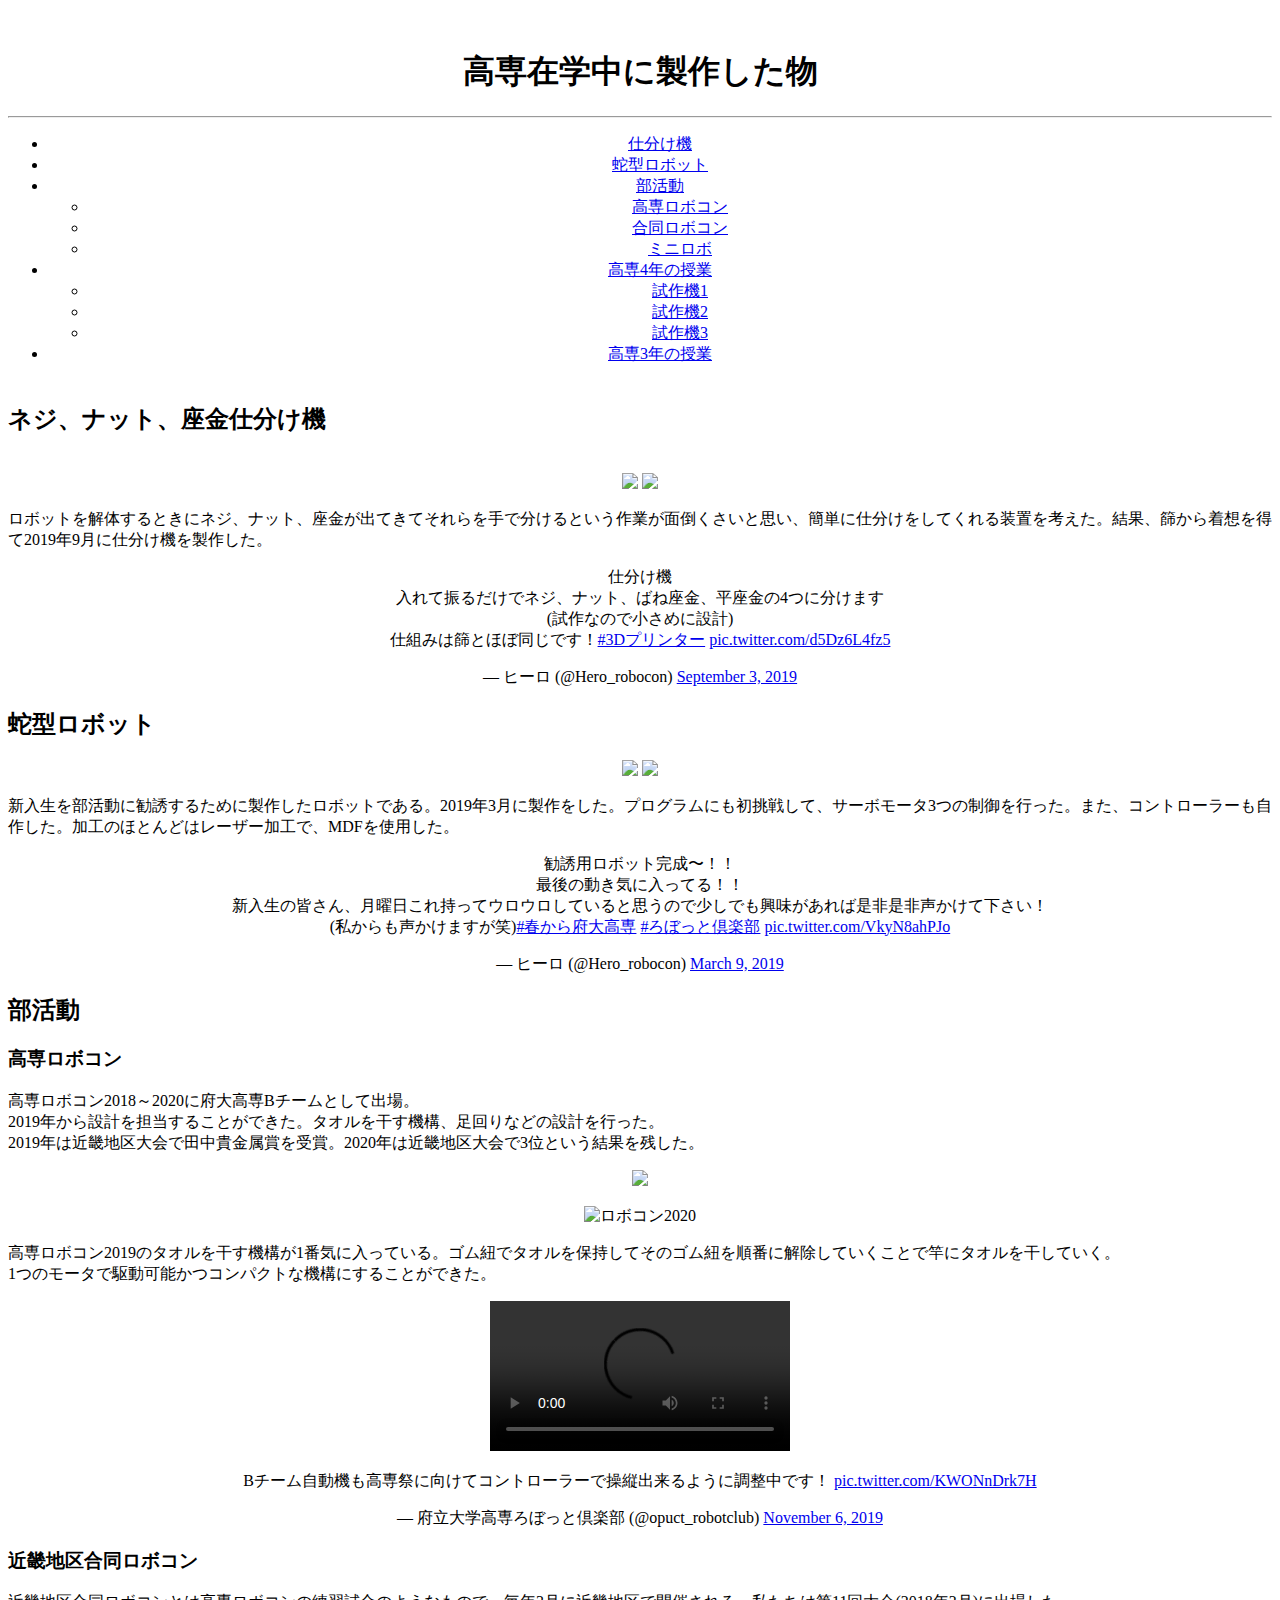
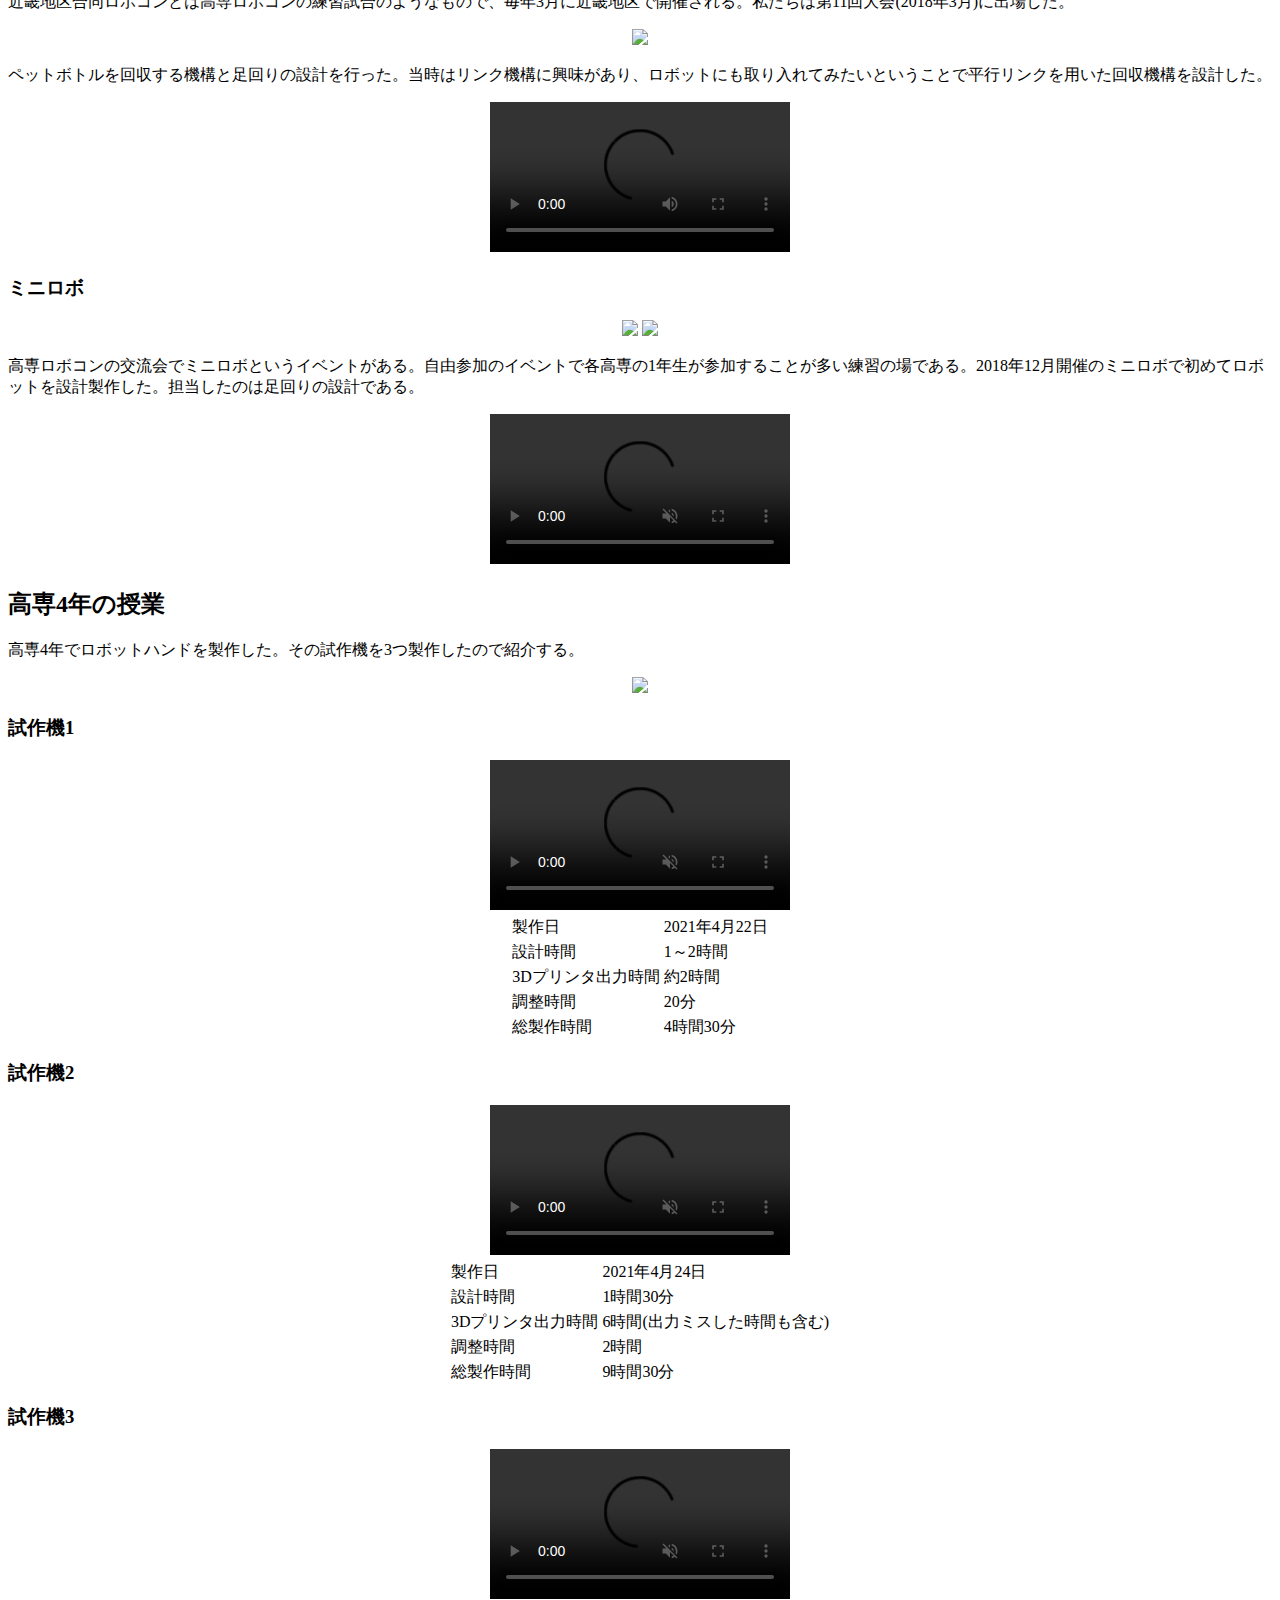
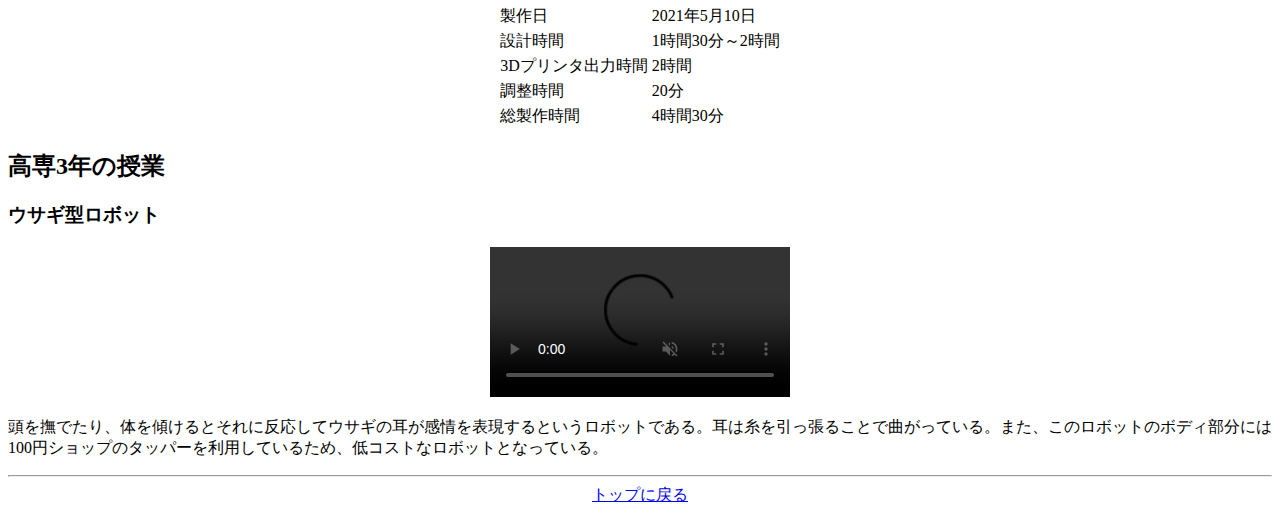
==== index.html @ 97729cd5 "Create index.html" ====
<!DOCTYPE html>
<html lang=”ja”>
<head>
    <meta charset="UTF-8">
    <title>ヒーロのポートフォリオ</title>

　　<link rel="stylesheet" href="css/hero_pf.css">
</head>
<body>
<center>
<h1 id="topback">高専在学中に製作した物 </h1><hr>
<ul class="menu">

<li><a href="#siwake">仕分け機</a></li>
<li><a href="#hebi">蛇型ロボット</a></li>
    <li class="menu__single">
        <a href="#club" class="init-bottom">部活動</a>
        <ul class="menu__second-level">
            <li><a href="#kousen">高専ロボコン</a></li>
            <li><a href="#goudou">合同ロボコン</a></li>
            <li><a href="#mini">ミニロボ</a></li>
        </ul>
    </li>
    <li class="menu__single">
        <a href="#four" class="init-bottom">高専4年の授業</a>
        <ul class="menu__second-level">
            <li><a href="#sisakuki1">試作機1</a></li>
            <li><a href="#sisakuki2">試作機2</a></li>
            <li><a href="#sisakuki3">試作機3</a></li>
</ul>
<li><a href="#three">高専3年の授業</a></li><br>
</center>

<h2 id="siwake">ネジ、ナット、座金仕分け機</h2><br>
<center>
<img src="imgaes/siwake1.jpg"> <img src="imgaes/siwake2.jpg">
</center>
<p>ロボットを解体するときにネジ、ナット、座金が出てきてそれらを手で分けるという作業が面倒くさいと思い、簡単に仕分けをしてくれる装置を考えた。結果、篩から着想を得て2019年9月に仕分け機を製作した。</p>
<center>
<blockquote class="twitter-tweet"><p lang="ja" dir="ltr">仕分け機<br>入れて振るだけでネジ、ナット、ばね座金、平座金の4つに分けます<br>(試作なので小さめに設計)<br>仕組みは篩とほぼ同じです！<a href="https://twitter.com/hashtag/3D%E3%83%97%E3%83%AA%E3%83%B3%E3%82%BF%E3%83%BC?src=hash&amp;ref_src=twsrc%5Etfw">#3Dプリンター</a> <a href="https://t.co/d5Dz6L4fz5">pic.twitter.com/d5Dz6L4fz5</a></p>&mdash; ヒーロ (@Hero_robocon) <a href="https://twitter.com/Hero_robocon/status/1168857681752281088?ref_src=twsrc%5Etfw">September 3, 2019</a></blockquote> <script async src="https://platform.twitter.com/widgets.js" charset="utf-8"></script>
</center>

<h2 id="hebi">蛇型ロボット</h2>
<center>
<img src="imgaes/snake1.jpg"> <img src="imgaes/snake2.jpg">
</center>
<p>新入生を部活動に勧誘するために製作したロボットである。2019年3月に製作をした。プログラムにも初挑戦して、サーボモータ3つの制御を行った。また、コントローラーも自作した。加工のほとんどはレーザー加工で、MDFを使用した。</p>
<center>
<blockquote class="twitter-tweet"><p lang="ja" dir="ltr">勧誘用ロボット完成〜！！<br>最後の動き気に入ってる！！<br>新入生の皆さん、月曜日これ持ってウロウロしていると思うので少しでも興味があれば是非是非声かけて下さい！<br>(私からも声かけますが笑)<a href="https://twitter.com/hashtag/%E6%98%A5%E3%81%8B%E3%82%89%E5%BA%9C%E5%A4%A7%E9%AB%98%E5%B0%82?src=hash&amp;ref_src=twsrc%5Etfw">#春から府大高専</a> <a href="https://twitter.com/hashtag/%E3%82%8D%E3%81%BC%E3%81%A3%E3%81%A8%E5%80%B6%E6%A5%BD%E9%83%A8?src=hash&amp;ref_src=twsrc%5Etfw">#ろぼっと倶楽部</a> <a href="https://t.co/VkyN8ahPJo">pic.twitter.com/VkyN8ahPJo</a></p>&mdash; ヒーロ (@Hero_robocon) <a href="https://twitter.com/Hero_robocon/status/1104333167907860480?ref_src=twsrc%5Etfw">March 9, 2019</a></blockquote> <script async src="https://platform.twitter.com/widgets.js" charset="utf-8"></script>
</center>

<h2 id="club">部活動<br></h2>
<h3 id="kousen">高専ロボコン</h3>
<p>高専ロボコン2018～2020に府大高専Bチームとして出場。<br>
2019年から設計を担当することができた。タオルを干す機構、足回りなどの設計を行った。<br>
2019年は近畿地区大会で田中貴金属賞を受賞。2020年は近畿地区大会で3位という結果を残した。
</p>
<center>
<p class="tate">
<img src="imgaes/robokon1.jpg"></a><p/> <img src="imgaes/robokon2.jpg" alt="ロボコン2020"><br>
</center>
<p>
高専ロボコン2019のタオルを干す機構が1番気に入っている。ゴム紐でタオルを保持してそのゴム紐を順番に解除していくことで竿にタオルを干していく。<br>
1つのモータで駆動可能かつコンパクトな機構にすることができた。
</p>
<center>
<video src="movies/robokon1.mp4" controls autoplay playsinline loop></video><br>
</center>
<center>
<blockquote class="twitter-tweet"><p lang="ja" dir="ltr">Bチーム自動機も高専祭に向けてコントローラーで操縦出来るように調整中です！ <a href="https://t.co/KWONnDrk7H">pic.twitter.com/KWONnDrk7H</a></p>&mdash; 府立大学高専ろぼっと倶楽部 (@opuct_robotclub) <a href="https://twitter.com/opuct_robotclub/status/1192041435865833472?ref_src=twsrc%5Etfw">November 6, 2019</a></blockquote> <script async src="https://platform.twitter.com/widgets.js" charset="utf-8"></script>
</center>
<h3 id="goudou">近畿地区合同ロボコン</h3>
<p>近畿地区合同ロボコンとは高専ロボコンの練習試合のようなもので、毎年3月に近畿地区で開催される。私たちは第11回大会(2018年3月)に出場した。</p>
<center>
<img src="imgaes/gourobo1.jpg">
</center>
<p>ペットボトルを回収する機構と足回りの設計を行った。当時はリンク機構に興味があり、ロボットにも取り入れてみたいということで平行リンクを用いた回収機構を設計した。</p>
<center>
<video src="movies/gourobo1.mp4" controls autoplay playsinline loop></video><br>
</center>

<h3 id="mini">ミニロボ</h3>
<center>
<img src="imgaes/minirobo1.jpg"> <img src="imgaes/minirobo2.jpg">
</center>
<p>高専ロボコンの交流会でミニロボというイベントがある。自由参加のイベントで各高専の1年生が参加することが多い練習の場である。2018年12月開催のミニロボで初めてロボットを設計製作した。担当したのは足回りの設計である。</p>
<center>
<video src="movies/minirobo1.mp4" muted controls autoplay playsinline loop></video><br>
</center>

<h2 id="four">高専4年の授業<br></h2>
<p>高専4年でロボットハンドを製作した。その試作機を3つ製作したので紹介する。</p>
<center>
<img src="imgaes/sisaku1.jpg">
</center>
<h3 id="sisakuki1">試作機1<br></h3>
<center>
<video src="movies/sisaku1.mp4" muted controls autoplay playsinline loop></video>
<table>
  <tr>
    <td>製作日</td> <td>2021年4月22日</td>
  </tr>
  <tr>
    <td>設計時間</td> <td>1～2時間</td>
  </tr>
  <tr>
    <td>3Dプリンタ出力時間</td> <td>約2時間</td>
  </tr>
  <tr>
    <td>調整時間</td> <td>20分</td>
  </tr>
  <tr>
    <td>総製作時間</td> <td>4時間30分</td>
  </tr>
</table>
</center>

<h3 id="sisakuki2">試作機2<br></h3>
<center>
<video src="movies/sisaku2.mp4" muted controls autoplay playsinline loop></video>
<table>
  <tr>
    <td>製作日</td> <td>2021年4月24日</td>
  </tr>
  <tr>
    <td>設計時間</td> <td>1時間30分</td>
  </tr>
  <tr>
    <td>3Dプリンタ出力時間</td> <td>6時間(出力ミスした時間も含む)</td>
  </tr>
  <tr>
    <td>調整時間</td> <td>2時間</td>
  </tr>
  <tr>
    <td>総製作時間</td> <td>9時間30分</td>
  </tr>
</table>
</center>
<h3 id="sisakuki3">試作機3<br></h3>
<center>
<video src="movies/sisaku3.mp4" muted controls autoplay playsinline loop></video>
<table>
  <tr>
    <td>製作日</td> <td>2021年5月10日</td>
  </tr>
  <tr>
    <td>設計時間</td> <td>1時間30分～2時間</td>
  </tr>
  <tr>
    <td>3Dプリンタ出力時間</td> <td>2時間</td>
  </tr>
  <tr>
    <td>調整時間</td> <td>20分</td>
  </tr>
  <tr>
    <td>総製作時間</td> <td>4時間30分</td>
  </tr>
</table>
</center>

<h2 id="three">高専3年の授業<br></h2>
<h3>ウサギ型ロボット<br></h3>
<center>
<video src="movies/usagi1.mp4" muted controls autoplay playsinline loop></video><br>
</center>
<p>頭を撫でたり、体を傾けるとそれに反応してウサギの耳が感情を表現するというロボットである。耳は糸を引っ張ることで曲がっている。また、このロボットのボディ部分には100円ショップのタッパーを利用しているため、低コストなロボットとなっている。</p><hr>
<center>
<a href="#topback" class="top">トップに戻る</a>
</center>
</body>
</html>
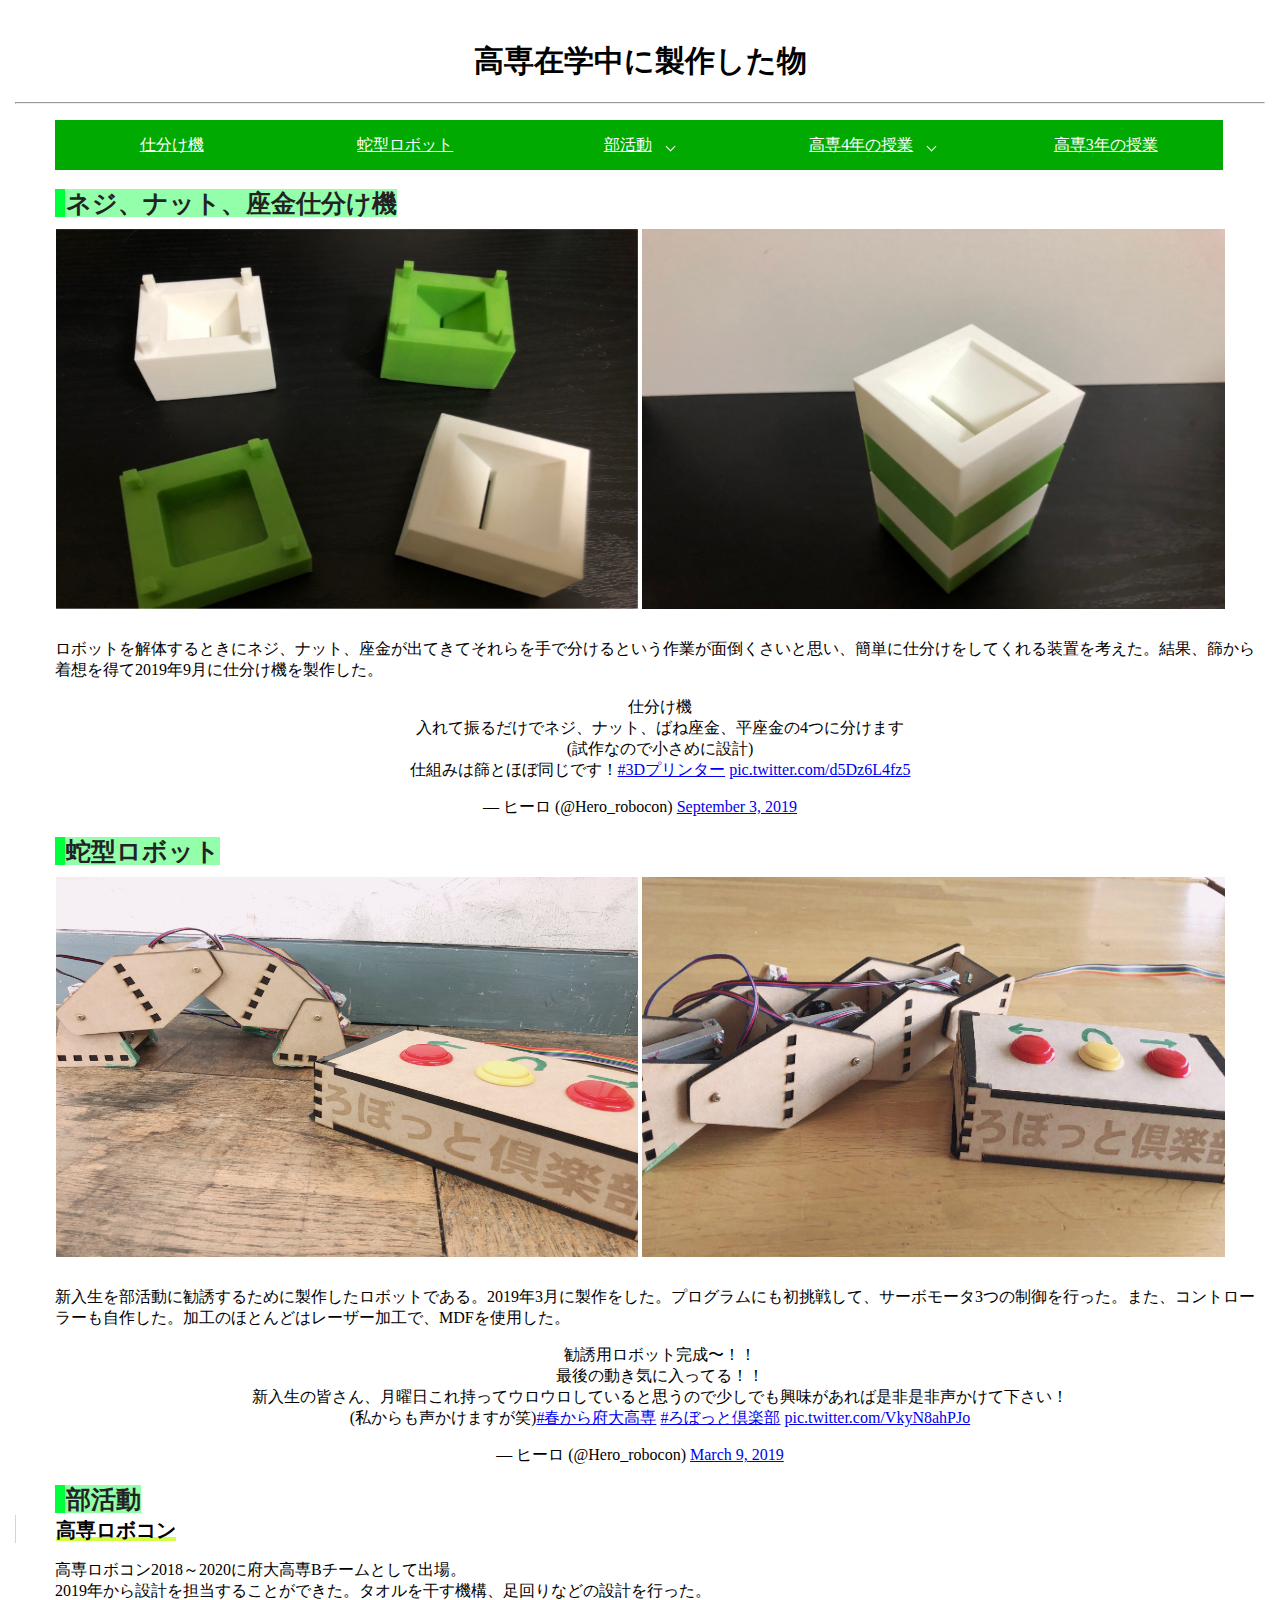
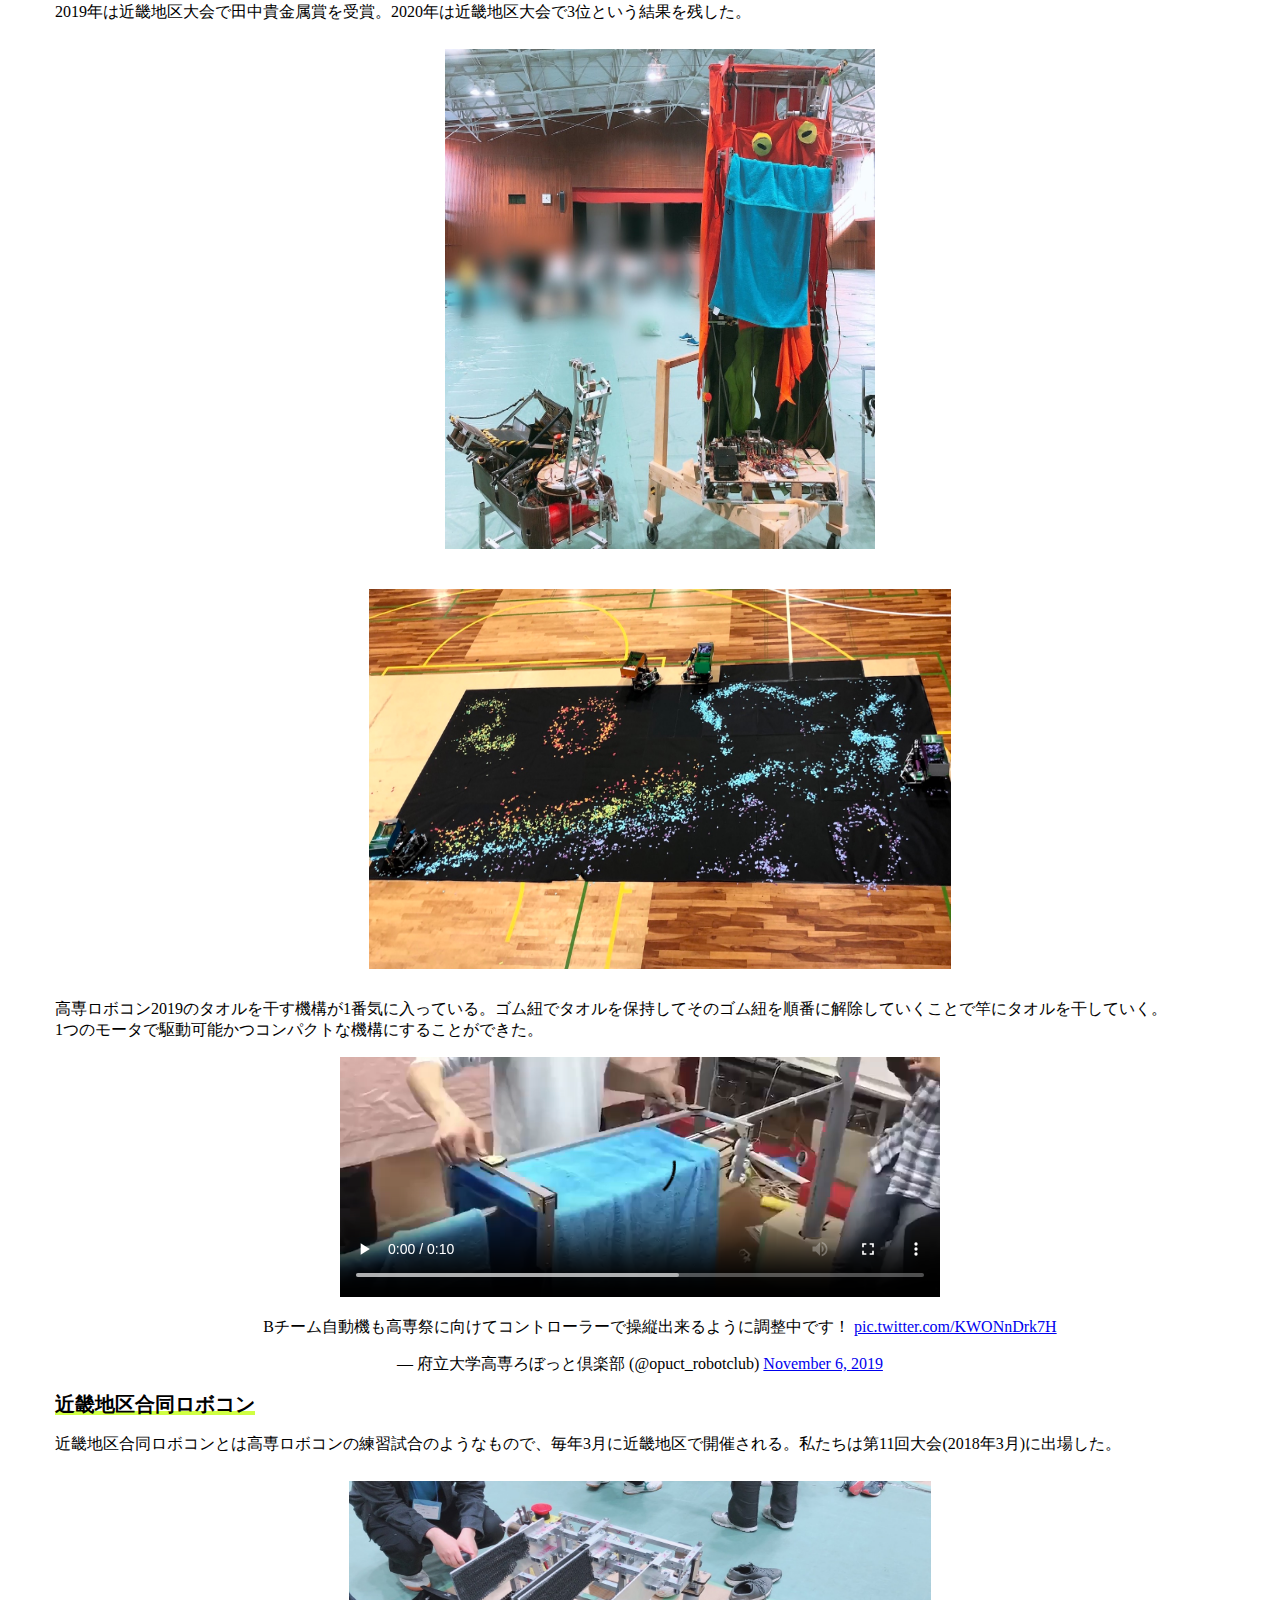
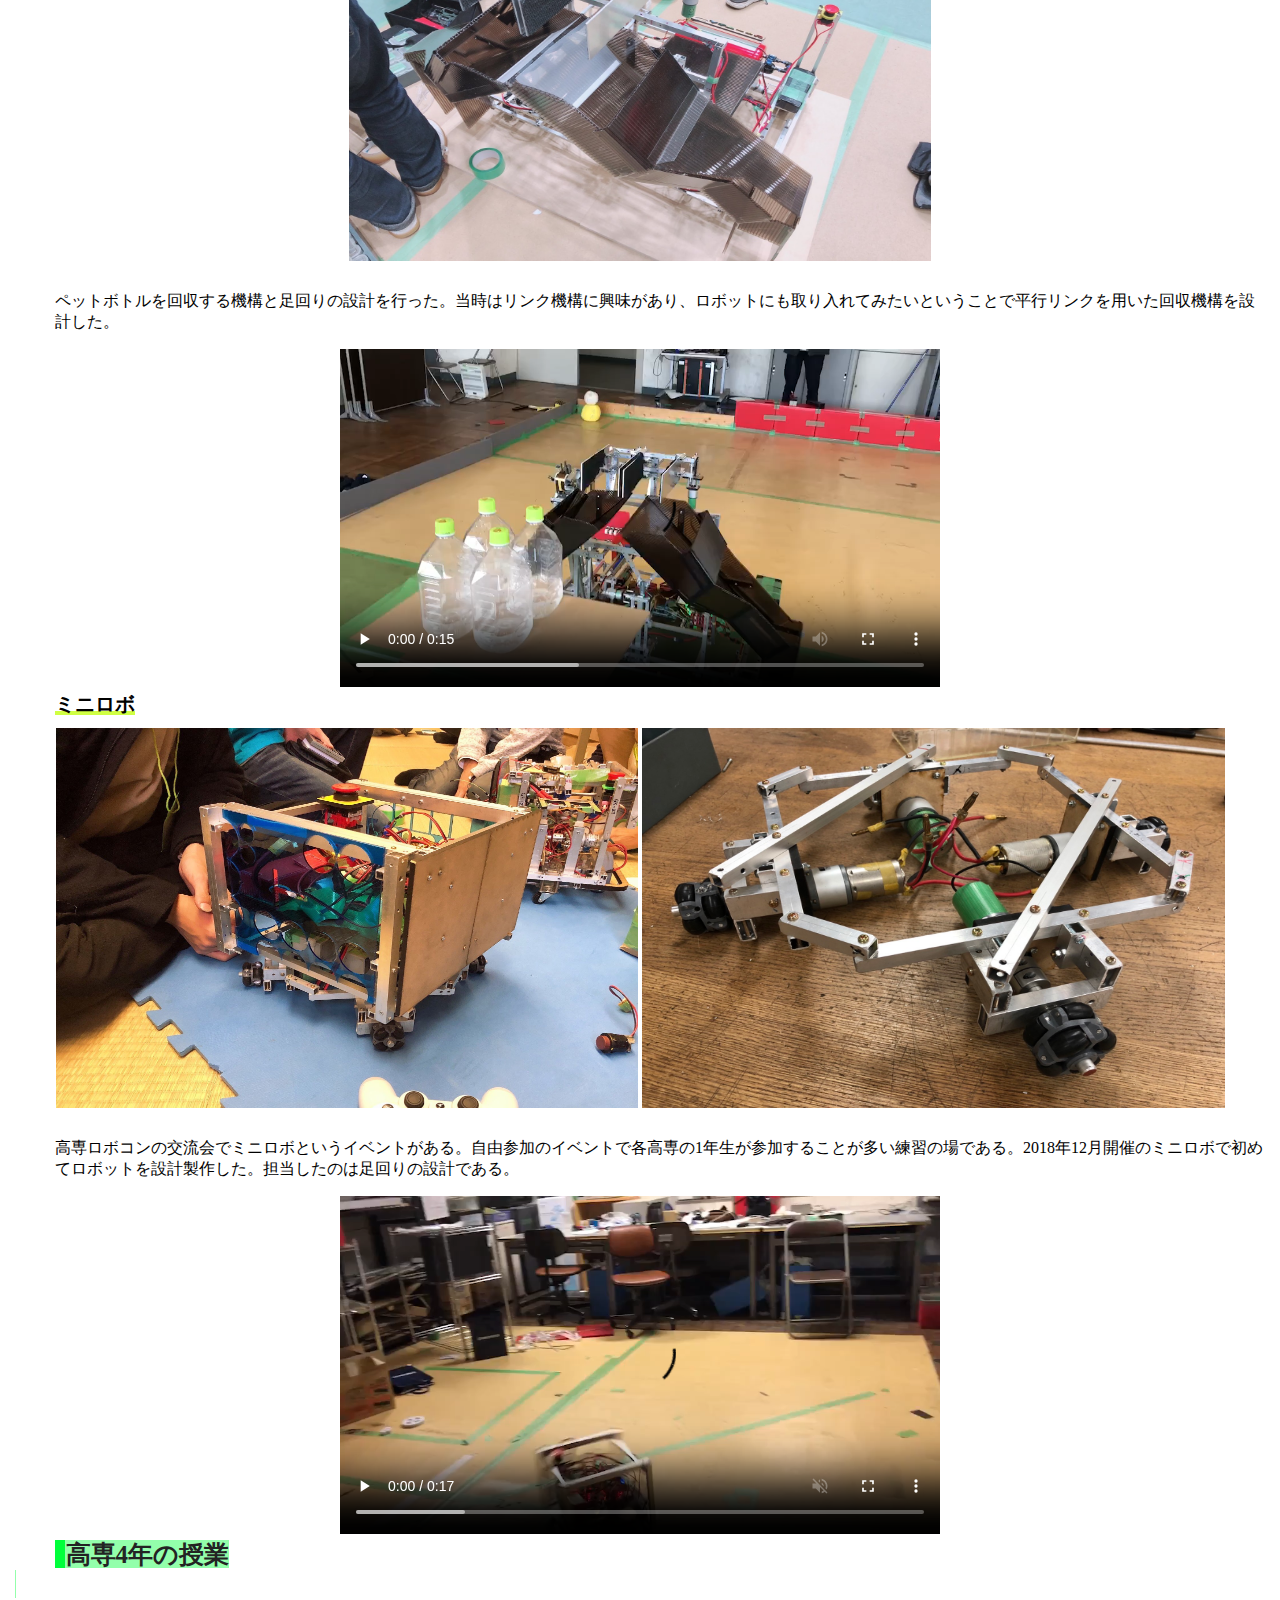
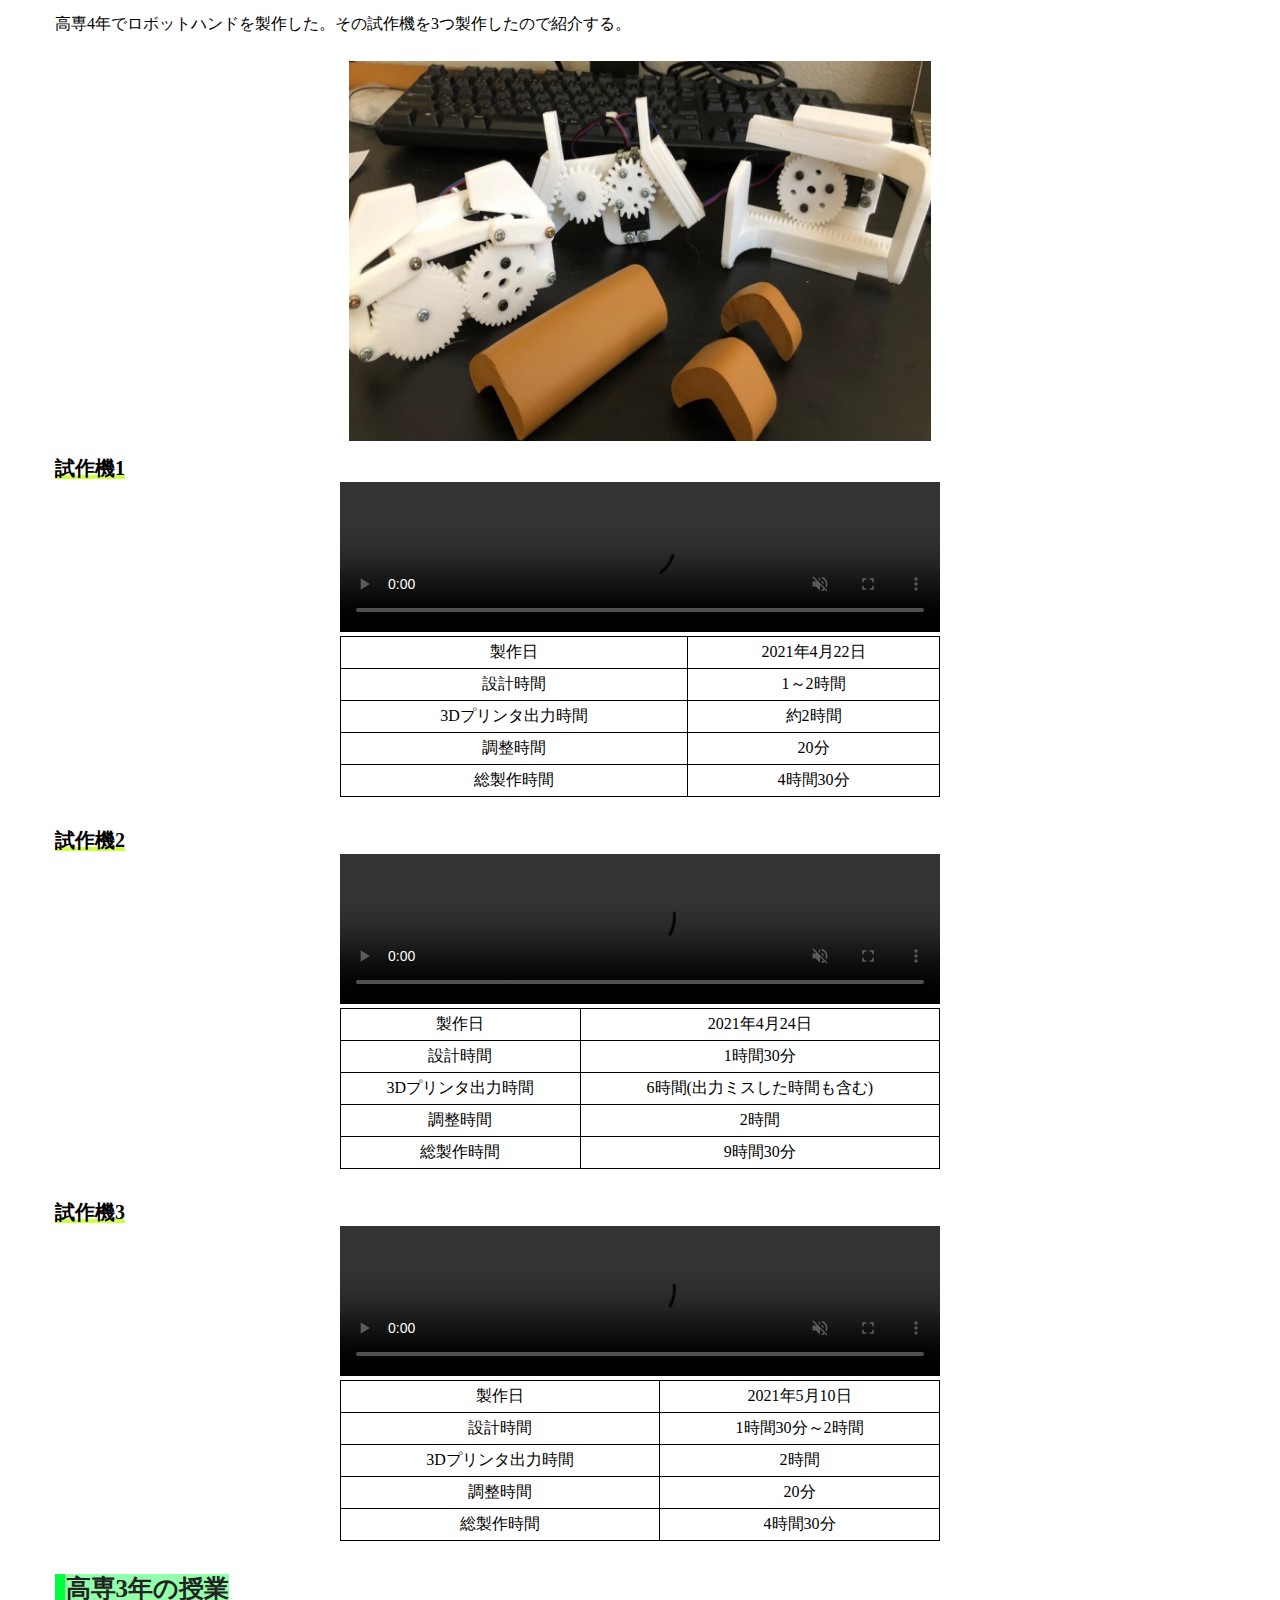
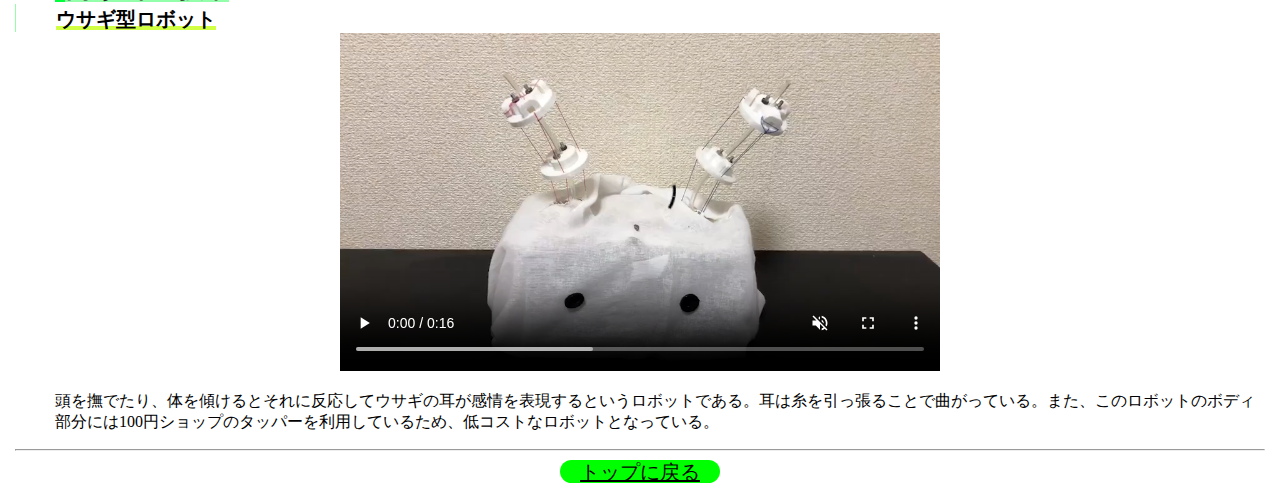
==== commit a7b92180: "Update index.html" ====
--- a/index.html
+++ b/index.html
@@ -42,7 +42,7 @@
 
 <h2 id="hebi">蛇型ロボット</h2>
 <center>
-<img src="imgaes/snake1.jpg"> <img src="imgaes/snake2.jpg">
+<img src="imgaes/snake1.JPG"> <img src="imgaes/snake2.JPG">
 </center>
 <p>新入生を部活動に勧誘するために製作したロボットである。2019年3月に製作をした。プログラムにも初挑戦して、サーボモータ3つの制御を行った。また、コントローラーも自作した。加工のほとんどはレーザー加工で、MDFを使用した。</p>
 <center>
--- a/css/hero_pf.css
+++ b/css/hero_pf.css
@@ -0,0 +1,154 @@
+body {
+       width:1250px;
+       margin:auto;
+}
+
+h1{
+    font-size:30px;
+}
+
+h2{
+    font-size:25px;
+    padding:0.5px; 
+    margin-left:40px;
+    color: #232323;
+    background-color: #93FFAB;
+    display:inline;
+    border-left: solid 10px #00FF3B;
+}
+
+h3{
+    font-size:20px;
+    background: linear-gradient(transparent 80%, #D0FF43 80%);
+    display:inline;
+    margin-left:40px;
+}
+
+/* 文字のCSS*/
+p{
+    margin-left:40px;
+}
+
+/* 画像のCSS*/
+img{
+    margin:10px 0;
+    width:582.5px;
+    height:380px;
+}
+
+/* 縦画像のCSS*/
+p.tate img{
+    width:430px;
+    height:500px;
+}
+
+/* 動画のCSS */
+video{
+    width:600px;
+}
+
+/* 一番下の「トップに戻る」のCSS */
+.top{
+    font-size:20px;
+    padding:0.5px 20px;
+    margin:5px 0;
+    color: #000000;
+    background: #00FF00;
+    border-radius: 15px;
+}
+
+/* 表のCSS */
+table {
+    margin-bottom:30px;
+    border-collapse: collapse;
+    text-align: center;
+    width:600px;
+}
+
+td {
+    padding: 5px;
+    border: 1px solid #000000;
+}
+
+/* 上のバーのCSS */
+menu{
+    position: relative;
+    width: 100%;
+    height: 50px;
+    max-width: 1000px;
+}
+.menu > li {
+    float: left;
+    width: 19.3%; 
+    height: 50px;
+    line-height: 50px;
+    background: #00AA00;/*メインの背景色*/
+}
+.menu > li a {
+    display: block;
+    color: #FFFFFF;/* 文字部分の色 */
+}
+
+ul.menu__second-level {
+    visibility: hidden;
+    opacity: 0;
+    z-index: 1;
+}
+
+.menu__second-level li {
+    border-top: 1px solid #33FF33;/*展開時のラインの色*/
+}
+
+.menu__second-level li a:hover {
+    background: #007700;/*展開時のホバーしたときの色*/
+}
+
+.init-bottom:after {
+    content: '';
+    display: inline-block;
+    width: 6px;
+    height: 6px;
+    margin: 0 0 0 15px;
+    border-right: 1px solid #fff;/*多分矢印の色*/
+    border-bottom: 1px solid #fff;
+    -webkit-transform: rotate(45deg);
+    -ms-transform: rotate(45deg);
+    transform: rotate(45deg);
+}
+
+.menu:after {
+    clear: both;
+}
+
+.menu {
+    *zoom: 1;
+}
+
+.menu > li.menu__single {
+    position: relative;
+}
+
+.menu:before,
+.menu:after {
+    content: " ";
+    display: table;
+}
+
+li.menu__single ul.menu__second-level {
+    position: absolute;
+    top: 40px;
+    width: 100%;
+    background: #00AA00;/*展開された後の色*/
+    -webkit-transition: all .2s ease;
+    transition: all .2s ease;
+}
+
+li.menu__single:hover ul.menu__second-level {
+    top: 50px;
+    visibility: visible;
+    opacity: 1;
+}
+
+li{
+    list-style: none;
+}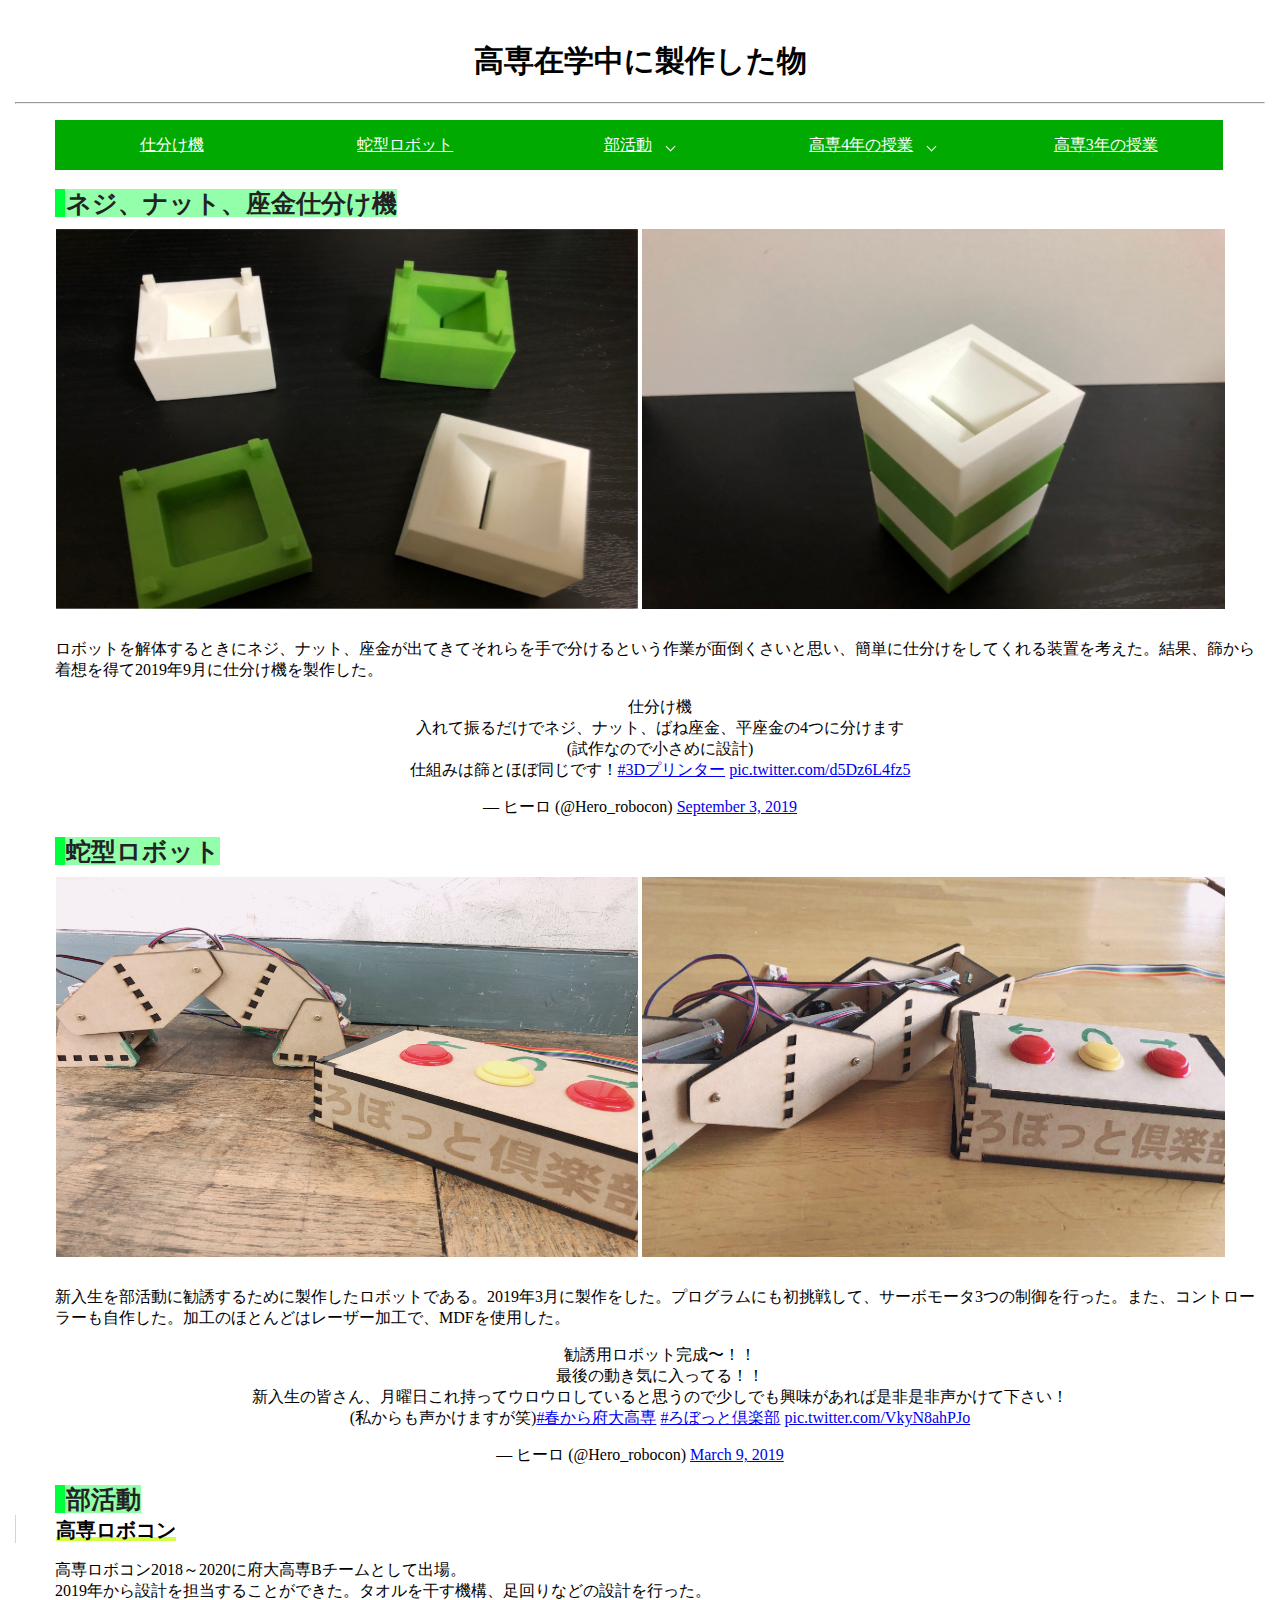
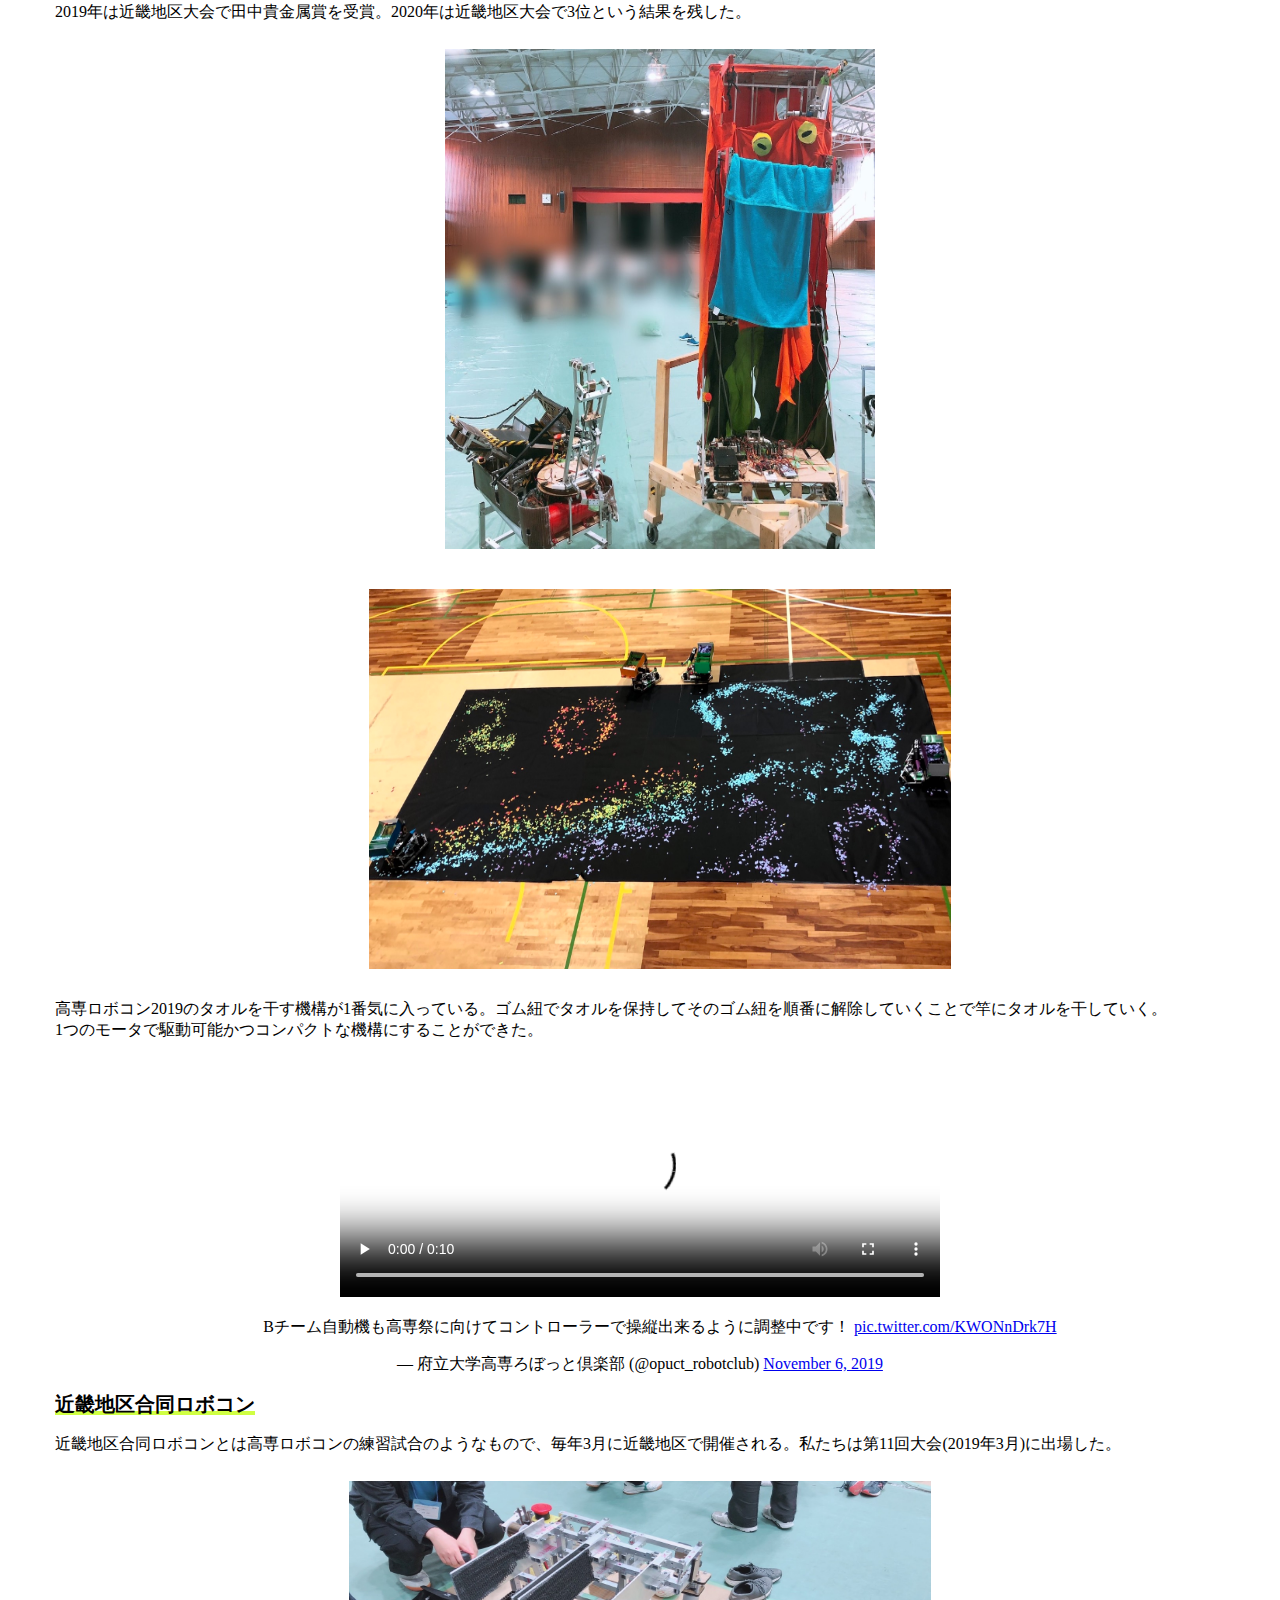
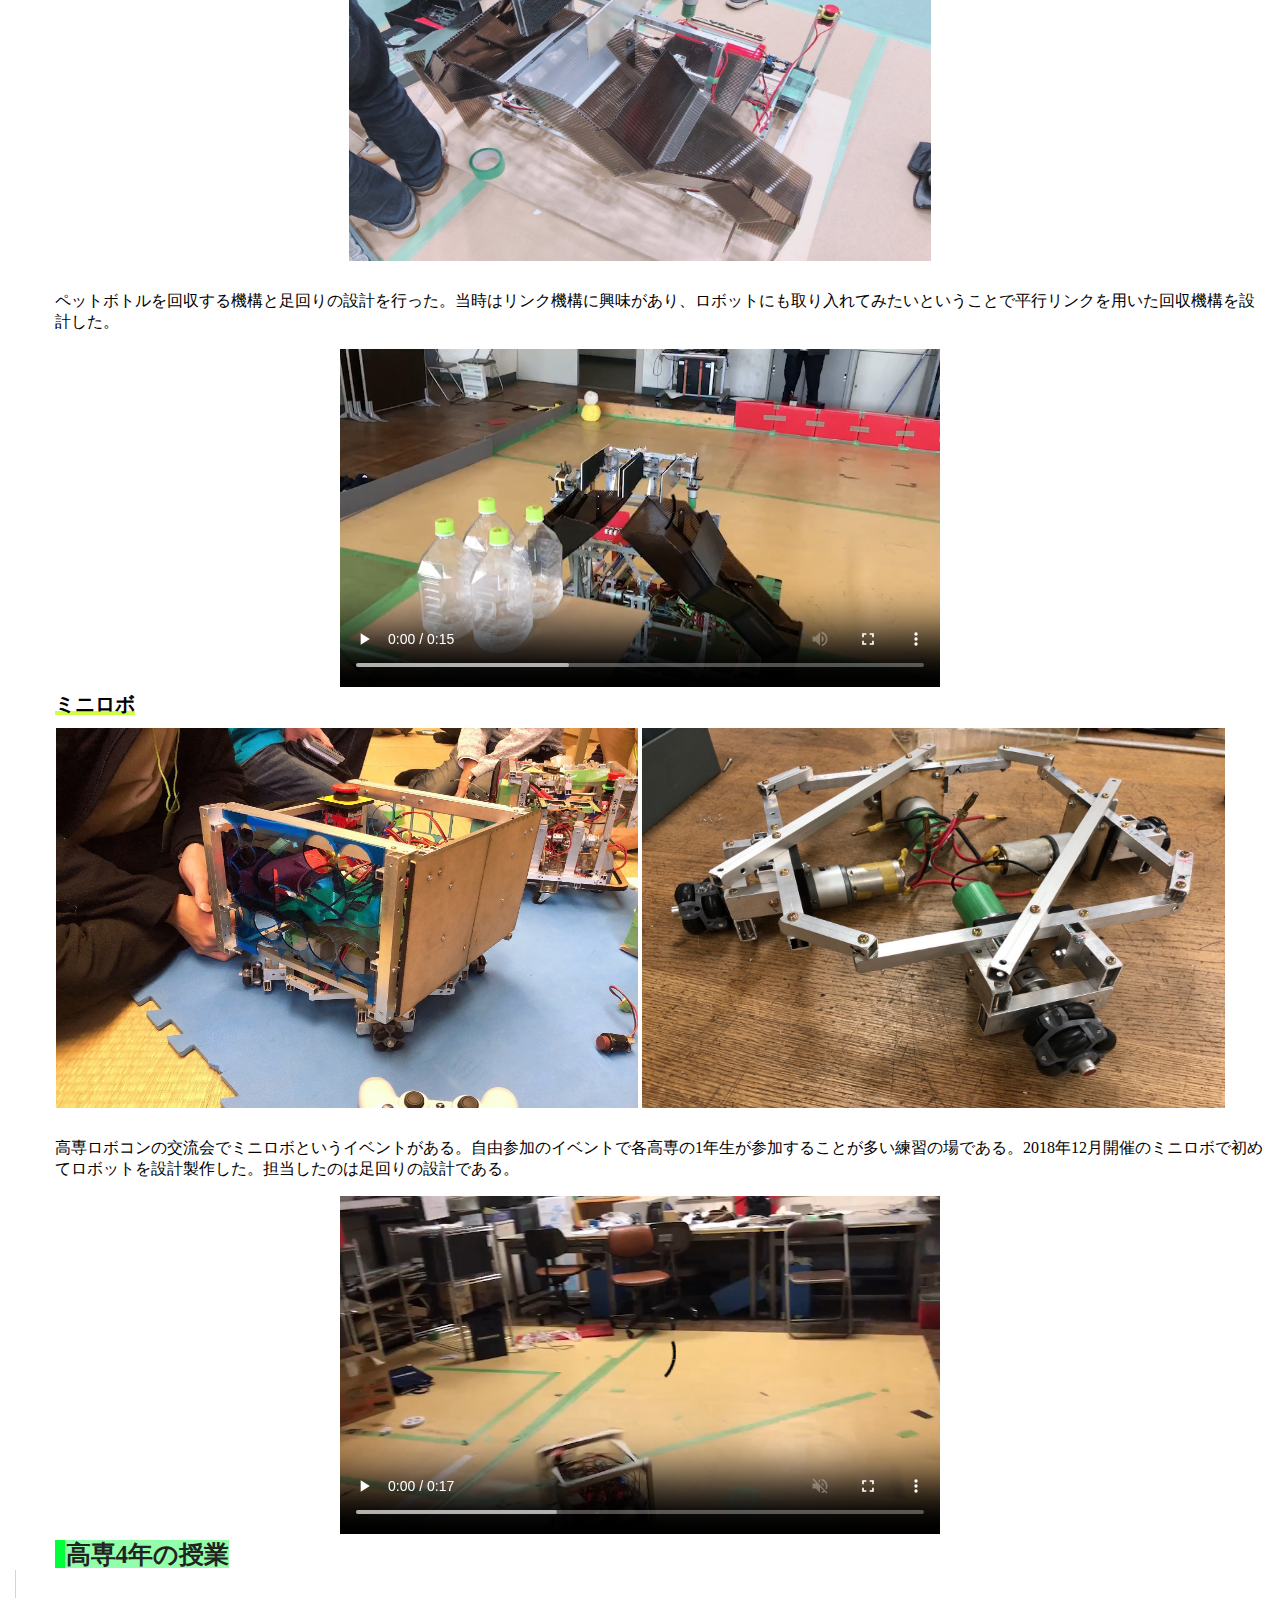
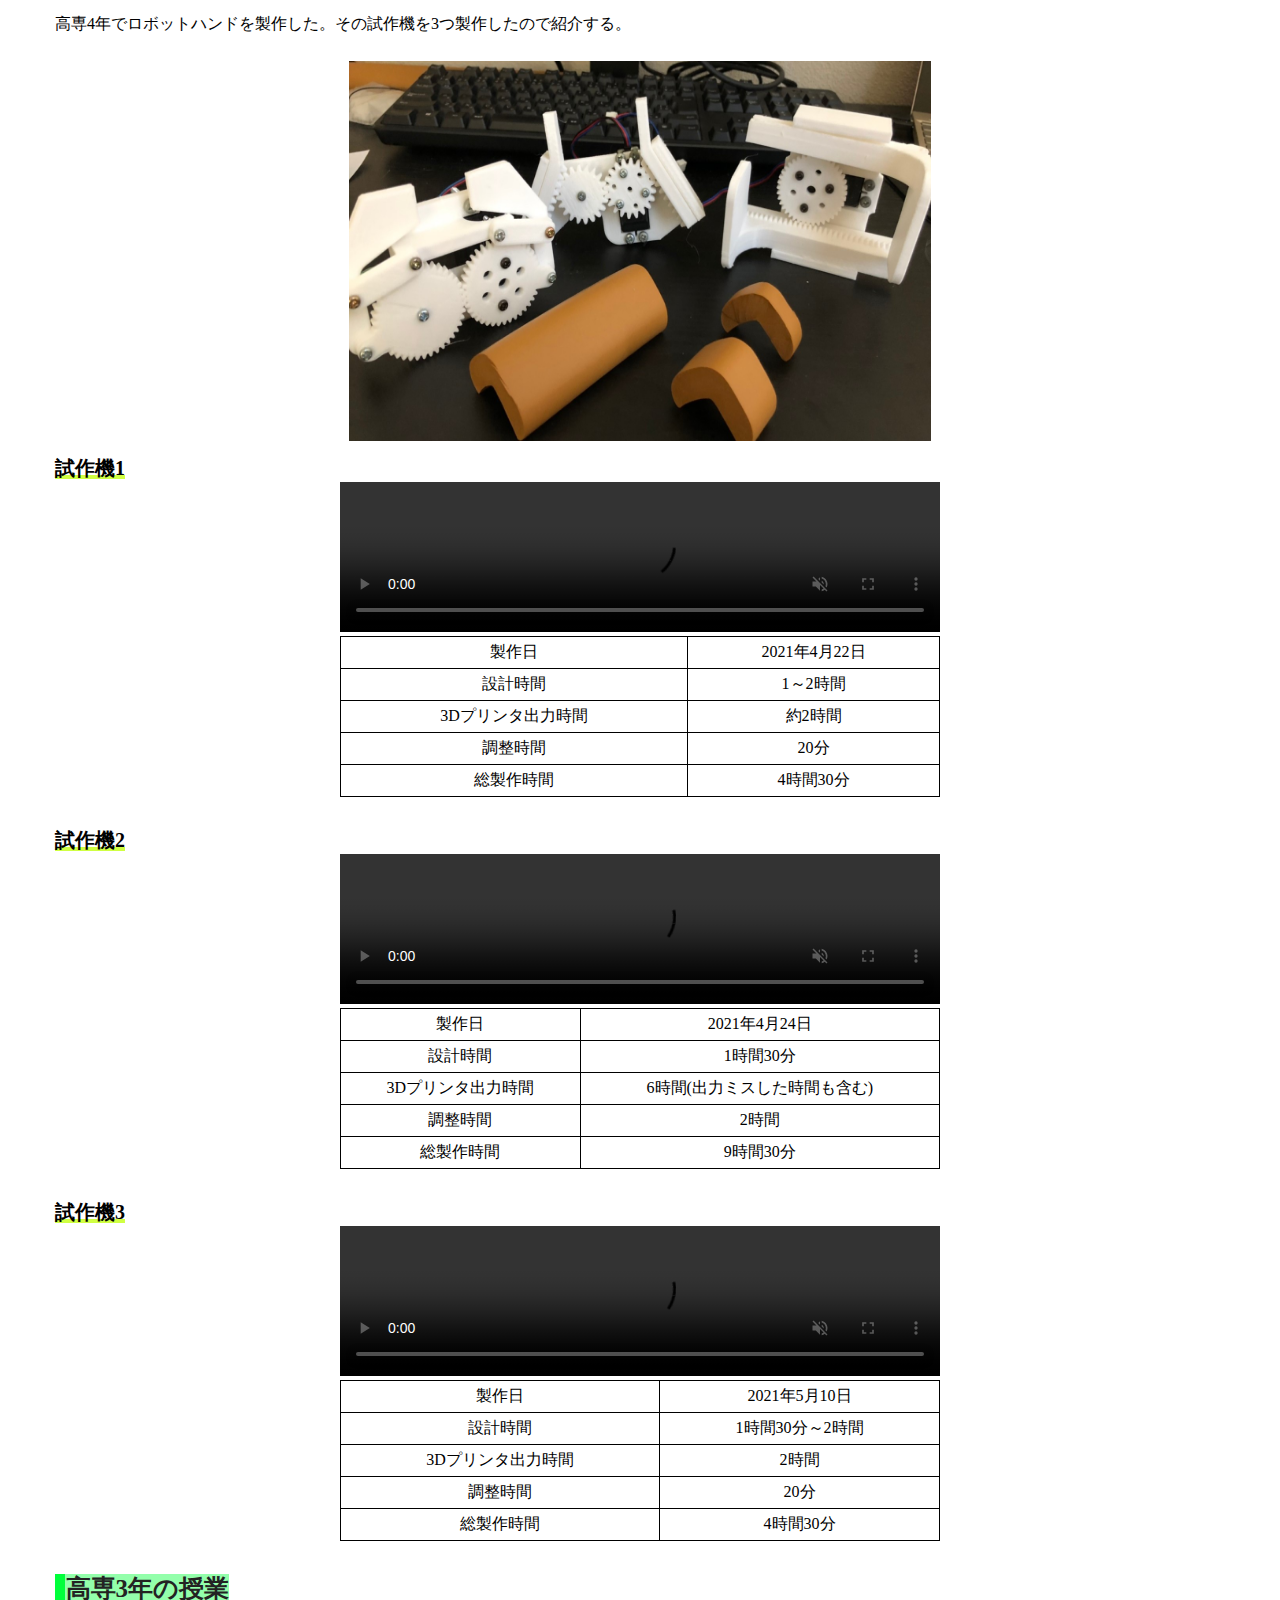
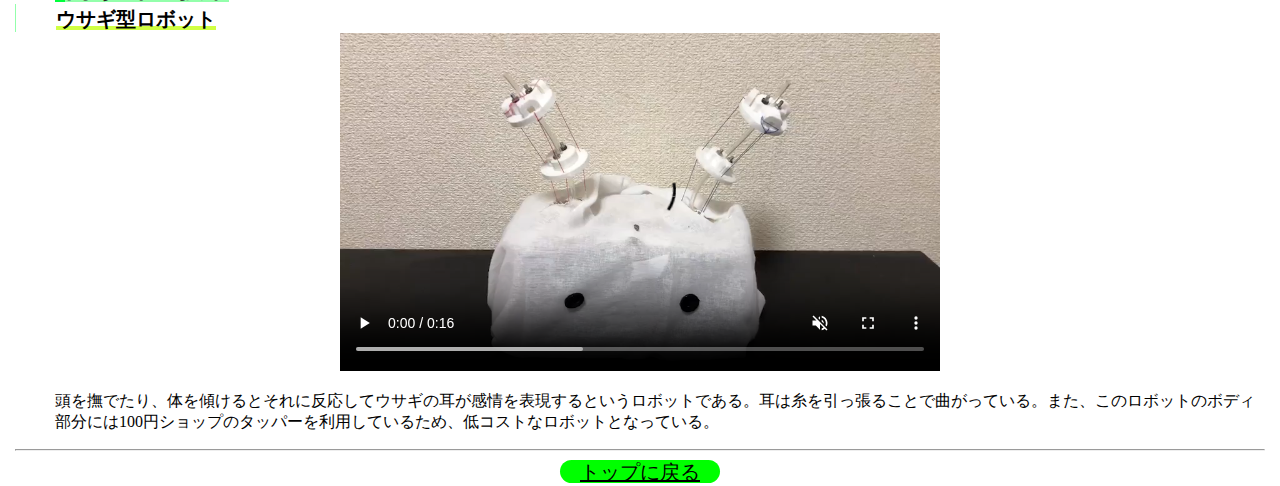
==== commit 3c8cd3ad: "Update index.html" ====
--- a/index.html
+++ b/index.html
@@ -70,7 +70,7 @@
 <blockquote class="twitter-tweet"><p lang="ja" dir="ltr">Bチーム自動機も高専祭に向けてコントローラーで操縦出来るように調整中です！ <a href="https://t.co/KWONnDrk7H">pic.twitter.com/KWONnDrk7H</a></p>&mdash; 府立大学高専ろぼっと倶楽部 (@opuct_robotclub) <a href="https://twitter.com/opuct_robotclub/status/1192041435865833472?ref_src=twsrc%5Etfw">November 6, 2019</a></blockquote> <script async src="https://platform.twitter.com/widgets.js" charset="utf-8"></script>
 </center>
 <h3 id="goudou">近畿地区合同ロボコン</h3>
-<p>近畿地区合同ロボコンとは高専ロボコンの練習試合のようなもので、毎年3月に近畿地区で開催される。私たちは第11回大会(2018年3月)に出場した。</p>
+<p>近畿地区合同ロボコンとは高専ロボコンの練習試合のようなもので、毎年3月に近畿地区で開催される。私たちは第11回大会(2019年3月)に出場した。</p>
 <center>
 <img src="imgaes/gourobo1.jpg">
 </center>
